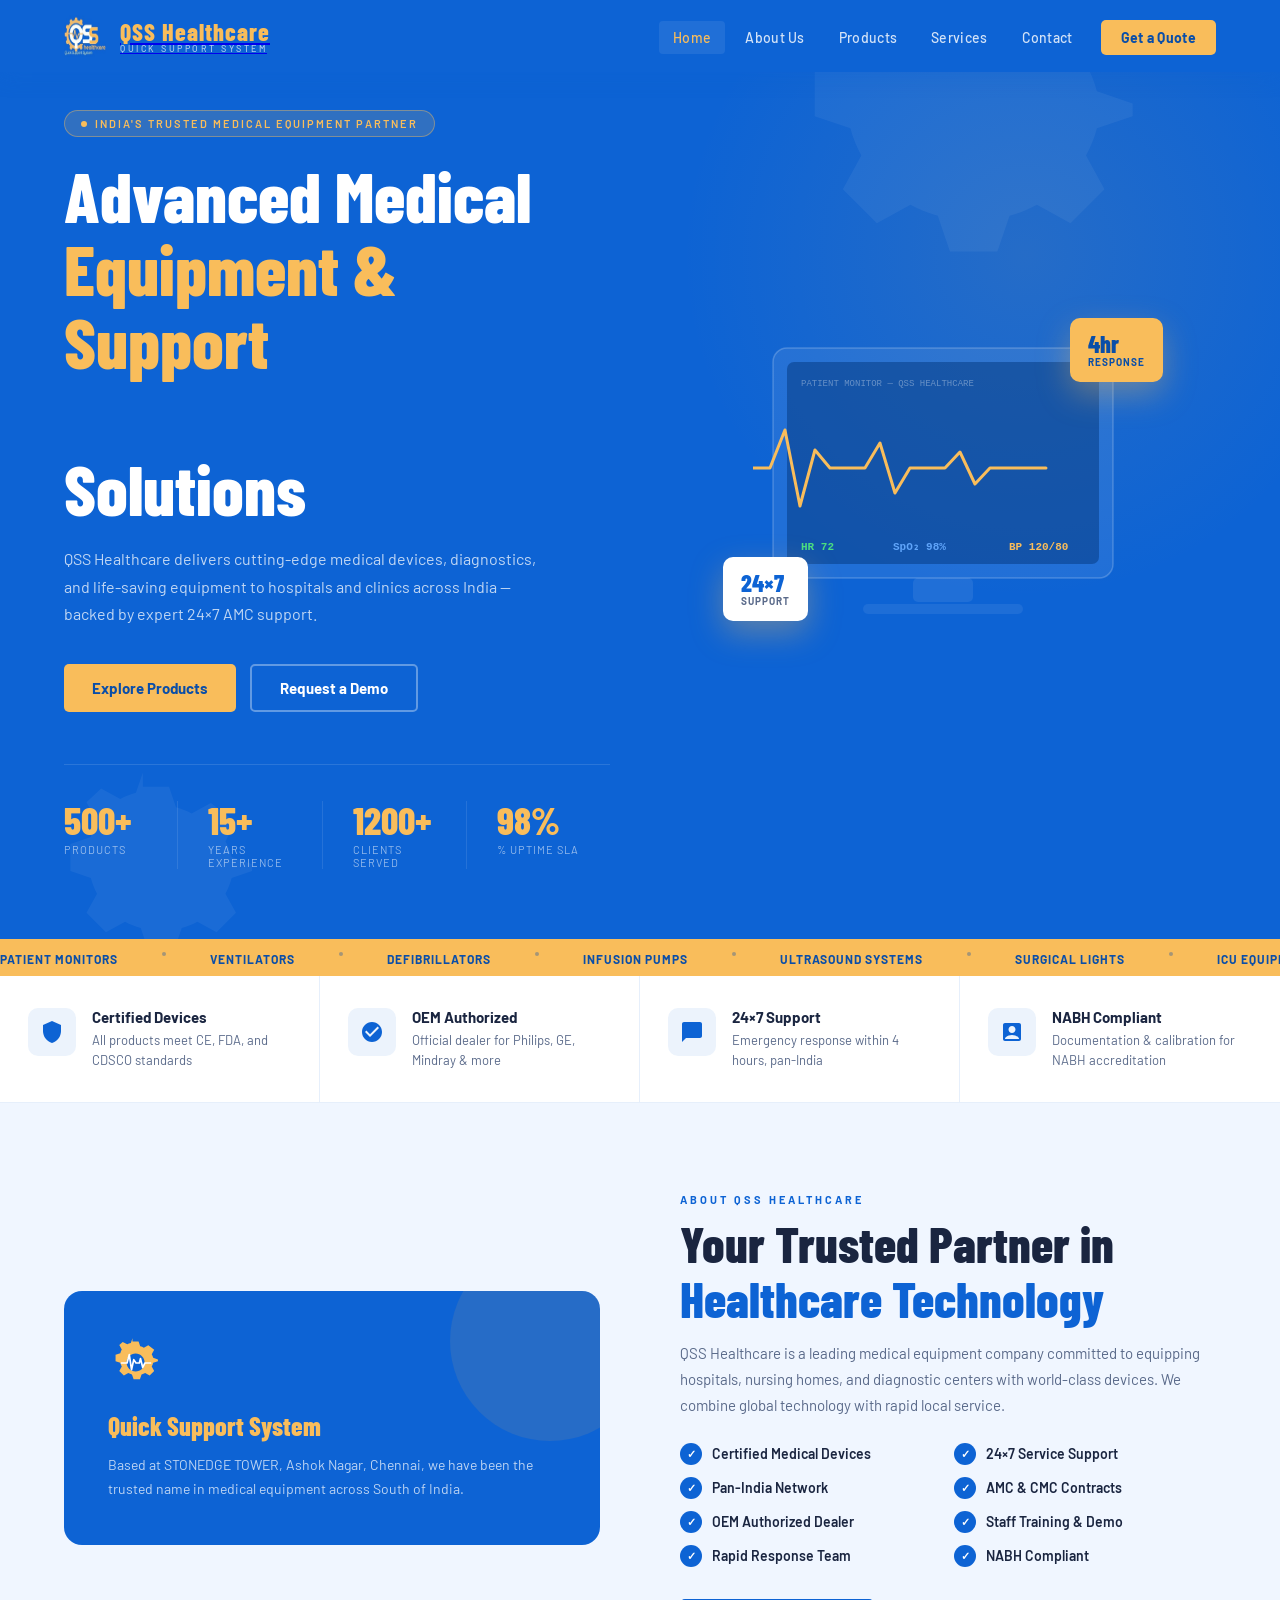
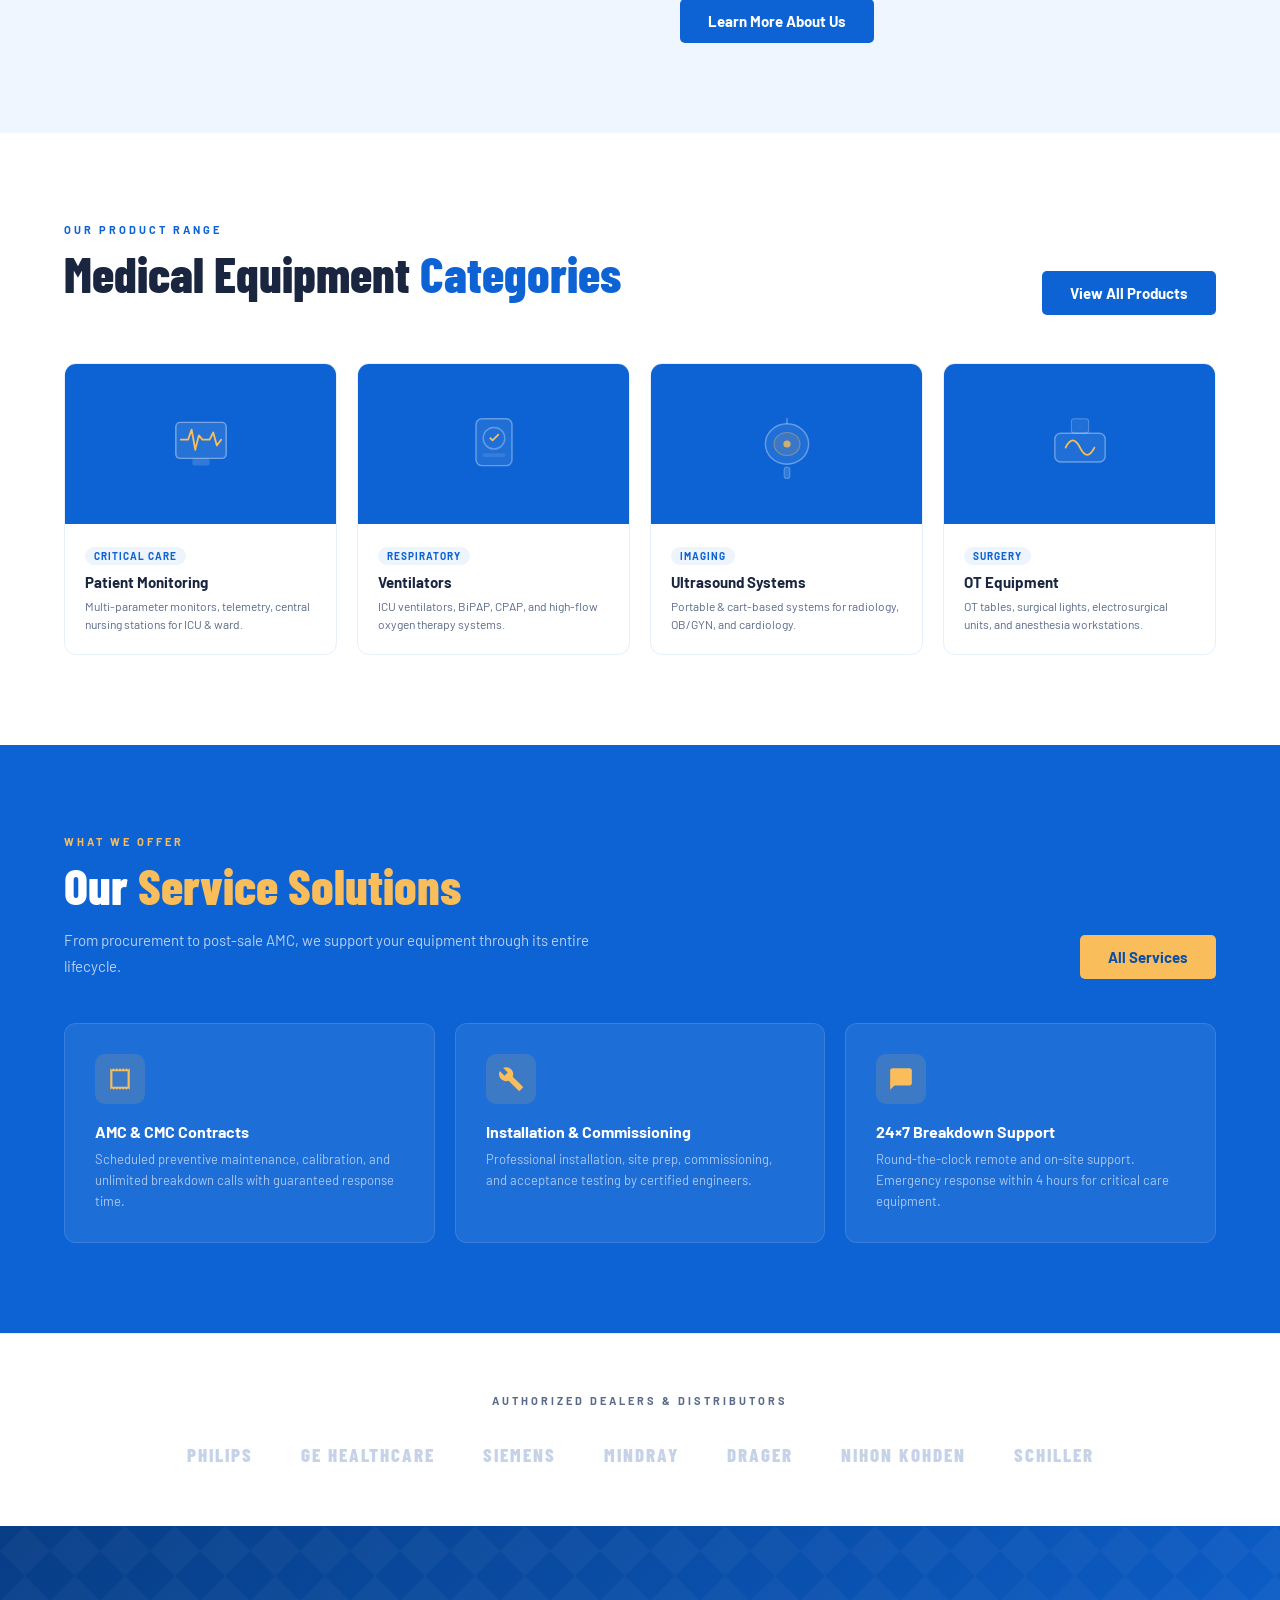
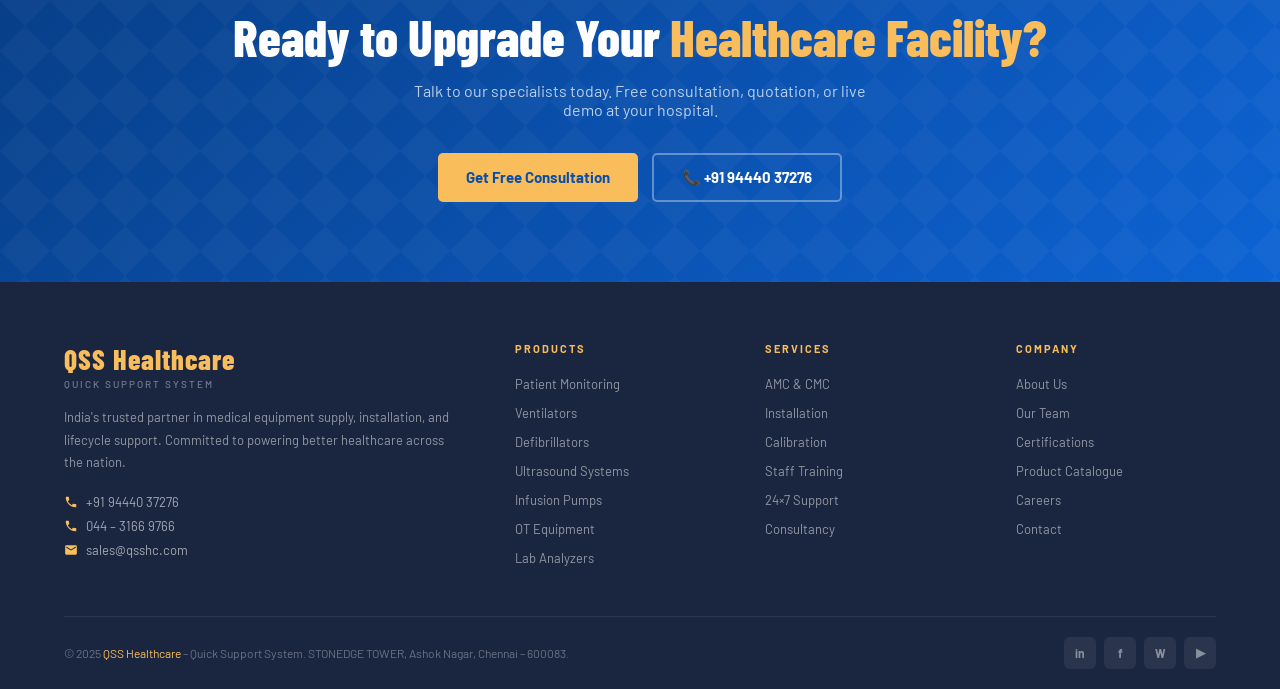
==== index.html @ 567f22ad "Initial website setup" ====
<!DOCTYPE html>
<html lang="en">
<head>
<meta charset="UTF-8">
<meta name="viewport" content="width=device-width, initial-scale=1.0">
<title>QSS Healthcare – Quick Support System | Medical Equipment Chennai</title>
<link href="https://fonts.googleapis.com/css2?family=Barlow:wght@300;400;500;600;700;800&family=Barlow+Condensed:wght@600;700;800&display=swap" rel="stylesheet">
<link rel="stylesheet" href="shared.css">
<style>
/* ===== HERO ===== */
.hero {
  min-height: 100vh; background: var(--blue);
  display: flex; align-items: center;
  position: relative; overflow: hidden;
  padding: 110px 5% 70px;
}
.hero::before {
  content: ''; position: absolute; top: -120px; right: -120px;
  width: 750px; height: 750px; border-radius: 50%;
  background: radial-gradient(circle, rgba(249,189,91,0.1) 0%, transparent 65%);
}
.gear-spin { position: absolute; fill: white; opacity: 0.05; animation: spin 30s linear infinite; }
.gear-spin.g1 { width: 420px; height: 420px; top: -80px; right: 8%; }
.gear-spin.g2 { width: 240px; height: 240px; bottom: -60px; left: 3%; animation-direction: reverse; animation-duration: 22s; }
@keyframes spin { to { transform: rotate(360deg); } }

.hero-grid { display: grid; grid-template-columns: 1fr 1fr; gap: 60px; align-items: center; width: 100%; position: relative; z-index: 2; }

.hero-badge {
  display: inline-flex; align-items: center; gap: 8px;
  background: rgba(249,189,91,0.15); border: 1px solid rgba(249,189,91,0.4);
  color: var(--gold); font-size: 11px; font-weight: 600; letter-spacing: 2px;
  text-transform: uppercase; padding: 6px 16px; border-radius: 20px; margin-bottom: 22px;
}
.hero-badge::before {
  content: ''; width: 6px; height: 6px; background: var(--gold); border-radius: 50%;
  animation: blink 2s ease infinite;
}
@keyframes blink { 0%,100%{opacity:1}50%{opacity:0.4} }

.hero h1 {
  font-family: 'Barlow Condensed', sans-serif;
  font-size: clamp(44px, 5.5vw, 74px); font-weight: 800;
  color: white; line-height: 1.04; margin-bottom: 20px;
}
.hero h1 em { color: var(--gold); font-style: normal; display: block; }
.hero p { font-size: 16px; color: rgba(255,255,255,0.74); line-height: 1.72; margin-bottom: 36px; max-width: 500px; }

.hero-btns { display: flex; gap: 14px; flex-wrap: wrap; margin-bottom: 52px; }

.stats-bar {
  display: flex; gap: 0; border-top: 1px solid rgba(255,255,255,0.12); padding-top: 36px;
  flex-wrap: wrap;
}
.stat-box {
  flex: 1; min-width: 100px; padding-right: 30px;
  border-right: 1px solid rgba(255,255,255,0.1);
  margin-right: 30px;
}
.stat-box:last-child { border-right: none; margin-right: 0; }
.stat-num { font-family: 'Barlow Condensed', sans-serif; font-size: 38px; font-weight: 800; color: var(--gold); line-height: 1; }
.stat-lbl { font-size: 11px; color: rgba(255,255,255,0.55); text-transform: uppercase; letter-spacing: 1px; margin-top: 4px; }

/* Hero monitor graphic */
.hero-visual { display: flex; justify-content: center; align-items: center; }
.monitor-wrap { position: relative; }
.monitor-screen { animation: fadeUp 0.8s 0.1s ease both; }
@keyframes fadeUp { from{opacity:0;transform:translateY(24px)}to{opacity:1;transform:translateY(0)} }
.float-badge {
  position: absolute; background: var(--gold); border-radius: 10px;
  padding: 14px 18px; box-shadow: 0 12px 32px rgba(249,189,91,0.35);
}
.float-badge.fb1 { top: -20px; right: -30px; }
.float-badge.fb2 { bottom: 20px; left: -30px; background: white; }
.fb-num { font-family: 'Barlow Condensed', sans-serif; font-size: 24px; font-weight: 800; color: var(--blue-dark); line-height: 1; }
.fb-lbl { font-size: 10px; font-weight: 700; color: var(--blue-dark); text-transform: uppercase; letter-spacing: 1px; }
.fb2 .fb-num { color: var(--blue); }
.fb2 .fb-lbl { color: var(--muted); }

/* ===== FEATURES STRIP ===== */
.features-strip {
  background: white; border-bottom: 1px solid var(--border);
  display: grid; grid-template-columns: repeat(4, 1fr);
}
.feat-item {
  padding: 32px 28px; display: flex; align-items: flex-start; gap: 16px;
  border-right: 1px solid var(--border); transition: background 0.2s;
}
.feat-item:last-child { border-right: none; }
.feat-item:hover { background: var(--light); }
.feat-icon {
  width: 48px; height: 48px; min-width: 48px; border-radius: 10px;
  background: rgba(13,99,212,0.08); display: flex; align-items: center; justify-content: center;
}
.feat-icon svg { width: 24px; height: 24px; fill: var(--blue); }
.feat-text h4 { font-size: 15px; font-weight: 700; color: var(--text); margin-bottom: 4px; }
.feat-text p { font-size: 13px; color: var(--muted); line-height: 1.55; }

/* ===== ABOUT SNIPPET ===== */
.about-snap { background: var(--light); }
.about-inner { display: grid; grid-template-columns: 1fr 1fr; gap: 80px; align-items: center; }
.about-visual-box { position: relative; }
.blue-card {
  background: var(--blue); border-radius: 18px; padding: 44px; color: white;
  position: relative; overflow: hidden;
}
.blue-card::before {
  content: ''; position: absolute; top: -50px; right: -50px;
  width: 200px; height: 200px; border-radius: 50%; background: rgba(249,189,91,0.1);
}
.blue-card h3 { font-family: 'Barlow Condensed', sans-serif; font-size: 26px; font-weight: 800; color: var(--gold); margin-bottom: 12px; margin-top: 16px; }
.blue-card p { font-size: 14px; color: rgba(255,255,255,0.72); line-height: 1.7; }
.float-years {
  position: absolute; bottom: -22px; right: -22px;
  background: var(--gold); border-radius: 14px; padding: 18px 22px;
  text-align: center; box-shadow: 0 12px 36px rgba(249,189,91,0.4);
}
.float-years .fy-num { font-family: 'Barlow Condensed', sans-serif; font-size: 40px; font-weight: 800; color: var(--blue-dark); line-height: 1; }
.float-years .fy-lbl { font-size: 11px; font-weight: 700; color: var(--blue-dark); text-transform: uppercase; letter-spacing: 1px; }
.check-list { list-style: none; display: grid; grid-template-columns: 1fr 1fr; gap: 12px; margin: 24px 0 32px; }
.check-list li { display: flex; align-items: center; gap: 10px; font-size: 14px; font-weight: 600; }
.check-list li::before {
  content: '✓'; width: 22px; height: 22px; min-width: 22px; background: var(--blue);
  color: white; border-radius: 50%; display: flex; align-items: center; justify-content: center; font-size: 11px;
}

/* ===== PRODUCTS PREVIEW ===== */
.products-preview { background: white; }
.prod-grid { display: grid; grid-template-columns: repeat(4, 1fr); gap: 20px; margin-top: 48px; }
.prod-card {
  border-radius: 12px; overflow: hidden; border: 1px solid var(--border);
  transition: all 0.3s; cursor: pointer; text-decoration: none; display: block;
}
.prod-card:hover { transform: translateY(-6px); box-shadow: 0 16px 48px rgba(13,99,212,0.14); border-color: var(--blue); }
.pc-img {
  height: 160px; background: var(--blue); display: flex;
  align-items: center; justify-content: center; transition: background 0.3s;
}
.prod-card:hover .pc-img { background: var(--blue-dark); }
.pc-img svg { width: 72px; height: 72px; }
.pc-body { padding: 20px; }
.pc-tag { display: inline-block; background: rgba(13,99,212,0.07); color: var(--blue); font-size: 10px; font-weight: 700; letter-spacing: 1px; text-transform: uppercase; padding: 3px 9px; border-radius: 20px; margin-bottom: 8px; }
.pc-body h3 { font-size: 15px; font-weight: 700; color: var(--text); margin-bottom: 6px; }
.pc-body p { font-size: 12px; color: var(--muted); line-height: 1.55; }
.prod-footer { text-align: center; margin-top: 40px; }

/* ===== SERVICES PREVIEW ===== */
.services-preview { background: var(--blue); }
.services-preview .section-label { color: var(--gold); }
.services-preview .section-title { color: white; }
.services-preview .section-title em { color: var(--gold); }
.services-preview .section-desc { color: rgba(255,255,255,0.7); }
.svc-grid { display: grid; grid-template-columns: repeat(3, 1fr); gap: 20px; margin-top: 44px; }
.svc-card {
  background: rgba(255,255,255,0.07); border: 1px solid rgba(255,255,255,0.12);
  border-radius: 12px; padding: 30px; transition: all 0.3s; position: relative; overflow: hidden;
}
.svc-card::before { content: ''; position: absolute; top: 0; left: 0; width: 3px; height: 0; background: var(--gold); transition: height 0.35s; }
.svc-card:hover { background: rgba(255,255,255,0.11); transform: translateY(-4px); }
.svc-card:hover::before { height: 100%; }
.svc-icon-wrap { width: 50px; height: 50px; background: rgba(249,189,91,0.14); border-radius: 10px; display: flex; align-items: center; justify-content: center; margin-bottom: 18px; }
.svc-icon-wrap svg { width: 26px; height: 26px; fill: var(--gold); }
.svc-card h3 { font-size: 16px; font-weight: 700; color: white; margin-bottom: 8px; }
.svc-card p { font-size: 13px; color: rgba(255,255,255,0.62); line-height: 1.6; }

/* ===== CTA BANNER ===== */
.cta-banner {
  background: linear-gradient(135deg, var(--blue-deeper), var(--blue));
  padding: 80px 5%; text-align: center; position: relative; overflow: hidden;
}
.cta-banner::before {
  content: ''; position: absolute; inset: 0;
  background: url("data:image/svg+xml,%3Csvg width='50' height='50' viewBox='0 0 50 50' xmlns='http://www.w3.org/2000/svg'%3E%3Cg fill='%23ffffff' fill-opacity='0.03'%3E%3Cpath d='M25 0L50 25L25 50L0 25z'/%3E%3C/g%3E%3C/svg%3E") repeat;
}
.cta-banner h2 { font-family: 'Barlow Condensed', sans-serif; font-size: clamp(30px, 4vw, 52px); font-weight: 800; color: white; margin-bottom: 14px; position: relative; }
.cta-banner h2 em { color: var(--gold); font-style: normal; }
.cta-banner p { font-size: 16px; color: rgba(255,255,255,0.72); max-width: 480px; margin: 0 auto 34px; position: relative; }
.cta-banner .btns { display: flex; gap: 14px; justify-content: center; flex-wrap: wrap; position: relative; }

/* ===== BRANDS ===== */
.brands-section { background: white; padding: 60px 5%; text-align: center; border-top: 1px solid var(--border); }
.brands-label { font-size: 11px; font-weight: 700; color: var(--muted); text-transform: uppercase; letter-spacing: 3px; margin-bottom: 36px; }
.brands-row { display: flex; align-items: center; justify-content: center; gap: 48px; flex-wrap: wrap; }
.brand-name { font-family: 'Barlow Condensed', sans-serif; font-size: 19px; font-weight: 800; color: #c5d2e8; letter-spacing: 2px; transition: color 0.2s; }
.brand-name:hover { color: var(--blue); }

/* ===== RESPONSIVE ===== */
@media (max-width: 960px) {
  .hero-grid { grid-template-columns: 1fr; }
  .hero-visual { display: none; }
  .features-strip { grid-template-columns: 1fr 1fr; }
  .feat-item:nth-child(2) { border-right: none; }
  .about-inner { grid-template-columns: 1fr; }
  .prod-grid { grid-template-columns: 1fr 1fr; }
  .svc-grid { grid-template-columns: 1fr 1fr; }
}
@media (max-width: 600px) {
  .features-strip { grid-template-columns: 1fr; }
  .feat-item { border-right: none; border-bottom: 1px solid var(--border); }
  .prod-grid { grid-template-columns: 1fr; }
  .svc-grid { grid-template-columns: 1fr; }
  .stats-bar { gap: 24px; }
  .stat-box { border-right: none; padding-right: 0; margin-right: 0; }
}
</style>
</head>
<body>

<!-- HERO -->
<section class="hero">
  <svg class="gear-spin g1" viewBox="0 0 100 100"><path d="M43.7,5.6l-2.9,8.5c-2.3,0.6-4.5,1.5-6.5,2.6l-8-4.4L20.2,18l4.4,8c-1.1,2-2,4.2-2.6,6.5l-8.5,2.9v11.3l8.5,2.9c0.6,2.3,1.5,4.5,2.6,6.5l-4.4,8l8.1,8.1l8-4.4c2,1.1,4.2,2,6.5,2.6l2.9,8.5h11.3l2.9-8.5c2.3-0.6,4.5-1.5,6.5-2.6l8,4.4l8.1-8.1l-4.4-8c1.1-2,2-4.2,2.6-6.5l8.5-2.9V43.7l-8.5-2.9c-0.6-2.3-1.5-4.5-2.6-6.5l4.4-8L72,18.3l-8,4.4c-2-1.1-4.2-2-6.5-2.6l-2.9-8.5H43.7z"/></svg>
  <svg class="gear-spin g2" viewBox="0 0 100 100"><path d="M43.7,5.6l-2.9,8.5c-2.3,0.6-4.5,1.5-6.5,2.6l-8-4.4L20.2,18l4.4,8c-1.1,2-2,4.2-2.6,6.5l-8.5,2.9v11.3l8.5,2.9c0.6,2.3,1.5,4.5,2.6,6.5l-4.4,8l8.1,8.1l8-4.4c2,1.1,4.2,2,6.5,2.6l2.9,8.5h11.3l2.9-8.5c2.3-0.6,4.5-1.5,6.5-2.6l8,4.4l8.1-8.1l-4.4-8c1.1-2,2-4.2,2.6-6.5l8.5-2.9V43.7l-8.5-2.9c-0.6-2.3-1.5-4.5-2.6-6.5l4.4-8L72,18.3l-8,4.4c-2-1.1-4.2-2-6.5-2.6l-2.9-8.5H43.7z"/></svg>

  <div class="hero-grid">
    <div class="hero-content">
      <div class="hero-badge">India's Trusted Medical Equipment Partner</div>
      <h1>Advanced Medical<br><em>Equipment &amp; Support</em><br>Solutions</h1>
      <p>QSS Healthcare delivers cutting-edge medical devices, diagnostics, and life-saving equipment to hospitals and clinics across India — backed by expert 24×7 AMC support.</p>
      <div class="hero-btns">
        <a href="products.html" class="btn btn-gold">Explore Products</a>
        <a href="contact.html" class="btn btn-outline-white">Request a Demo</a>
      </div>
      <div class="stats-bar">
        <div class="stat-box"><div class="stat-num" data-count="500">0</div><div class="stat-lbl">Products</div></div>
        <div class="stat-box"><div class="stat-num" data-count="15">0</div><div class="stat-lbl">Years Experience</div></div>
        <div class="stat-box"><div class="stat-num" data-count="1200">0</div><div class="stat-lbl">Clients Served</div></div>
        <div class="stat-box"><div class="stat-num" data-count="98">0</div><div class="stat-lbl">% Uptime SLA</div></div>
      </div>
    </div>
    <div class="hero-visual">
      <div class="monitor-wrap">
        <svg class="monitor-screen" width="380" height="300" viewBox="0 0 380 300">
          <rect x="20" y="10" width="340" height="230" rx="14" fill="rgba(255,255,255,0.08)" stroke="rgba(255,255,255,0.2)" stroke-width="1.5"/>
          <rect x="34" y="24" width="312" height="202" rx="7" fill="rgba(7,61,133,0.55)"/>
          <text x="48" y="48" fill="rgba(255,255,255,0.35)" font-family="monospace" font-size="9">PATIENT MONITOR — QSS HEALTHCARE</text>
          <polyline points="34,130 70,130 85,92 100,168 115,112 130,130 165,130 180,105 195,155 210,130 245,130 260,114 275,146 290,130 346,130" stroke="#f9bd5b" stroke-width="3" fill="none" stroke-linecap="round" stroke-linejoin="round">
            <animateTransform attributeName="transform" type="translate" values="0,0;-90,0" dur="2.8s" repeatCount="indefinite"/>
          </polyline>
          <text x="48" y="212" fill="#4ade80" font-family="monospace" font-size="11" font-weight="bold">HR 72</text>
          <text x="140" y="212" fill="#60a5fa" font-family="monospace" font-size="11" font-weight="bold">SpO₂ 98%</text>
          <text x="256" y="212" fill="#f9bd5b" font-family="monospace" font-size="11" font-weight="bold">BP 120/80</text>
          <rect x="160" y="240" width="60" height="24" rx="5" fill="rgba(255,255,255,0.08)"/>
          <rect x="110" y="266" width="160" height="10" rx="5" fill="rgba(255,255,255,0.07)"/>
        </svg>
        <div class="float-badge fb1">
          <div class="fb-num">4hr</div>
          <div class="fb-lbl">Response</div>
        </div>
        <div class="float-badge fb2">
          <div class="fb-num">24×7</div>
          <div class="fb-lbl">Support</div>
        </div>
      </div>
    </div>
  </div>
</section>

<!-- FEATURES STRIP -->
<div class="features-strip">
  <div class="feat-item">
    <div class="feat-icon"><svg viewBox="0 0 24 24"><path d="M12 1L3 5v6c0 5.55 3.84 10.74 9 12 5.16-1.26 9-6.45 9-12V5l-9-4z"/></svg></div>
    <div class="feat-text"><h4>Certified Devices</h4><p>All products meet CE, FDA, and CDSCO standards</p></div>
  </div>
  <div class="feat-item">
    <div class="feat-icon"><svg viewBox="0 0 24 24"><path d="M12 2C6.48 2 2 6.48 2 12s4.48 10 10 10 10-4.48 10-10S17.52 2 12 2zm-2 15l-5-5 1.41-1.41L10 14.17l7.59-7.59L19 8l-9 9z"/></svg></div>
    <div class="feat-text"><h4>OEM Authorized</h4><p>Official dealer for Philips, GE, Mindray & more</p></div>
  </div>
  <div class="feat-item">
    <div class="feat-icon"><svg viewBox="0 0 24 24"><path d="M20 2H4c-1.1 0-2 .9-2 2v18l4-4h14c1.1 0 2-.9 2-2V4c0-1.1-.9-2-2-2z"/></svg></div>
    <div class="feat-text"><h4>24×7 Support</h4><p>Emergency response within 4 hours, pan-India</p></div>
  </div>
  <div class="feat-item">
    <div class="feat-icon"><svg viewBox="0 0 24 24"><path d="M19 3H5c-1.1 0-2 .9-2 2v14c0 1.1.9 2 2 2h14c1.1 0 2-.9 2-2V5c0-1.1-.9-2-2-2zm-7 3c1.93 0 3.5 1.57 3.5 3.5S13.93 13 12 13s-3.5-1.57-3.5-3.5S10.07 6 12 6zm7 13H5v-.23c0-.62.28-1.2.76-1.58C7.47 15.82 9.64 15 12 15s4.53.82 6.24 2.19c.48.38.76.97.76 1.58V19z"/></svg></div>
    <div class="feat-text"><h4>NABH Compliant</h4><p>Documentation & calibration for NABH accreditation</p></div>
  </div>
</div>

<!-- ABOUT SNIPPET -->
<section class="about-snap section-wrap">
  <div class="about-inner">
    <div class="about-visual-box">
      <div class="blue-card">
        <svg width="56" height="56" viewBox="0 0 100 100"><path fill="#f9bd5b" d="M43.7,5.6l-2.9,8.5c-2.3,0.6-4.5,1.5-6.5,2.6l-8-4.4L20.2,18l4.4,8c-1.1,2-2,4.2-2.6,6.5l-8.5,2.9v11.3l8.5,2.9c0.6,2.3,1.5,4.5,2.6,6.5l-4.4,8l8.1,8.1l8-4.4c2,1.1,4.2,2,6.5,2.6l2.9,8.5h11.3l2.9-8.5c2.3-0.6,4.5-1.5,6.5-2.6l8,4.4l8.1-8.1l-4.4-8c1.1-2,2-4.2,2.6-6.5l8.5-2.9V43.7l-8.5-2.9c-0.6-2.3-1.5-4.5-2.6-6.5l4.4-8L72,18.3l-8,4.4c-2-1.1-4.2-2-6.5-2.6l-2.9-8.5H43.7z M49.3,33.2c8.9,0,16.1,7.2,16.1,16.1s-7.2,16.1-16.1,16.1s-16.1-7.2-16.1-16.1S40.4,33.2,49.3,33.2z"/><polyline points="24,50 34,50 38,35 42,62 46,44 50,50 56,50 58,42 62,58 66,50 76,50" stroke="white" stroke-width="3" fill="none" stroke-linecap="round" stroke-linejoin="round"/></svg>
        <h3>Quick Support System</h3>
        <p>Based at STONEDGE TOWER, Ashok Nagar, Chennai, we have been the trusted name in medical equipment across South of India.</p>
      </div>
    </div>
    <div>
      <div class="section-label">About QSS Healthcare</div>
      <h2 class="section-title">Your Trusted Partner in<br><em>Healthcare Technology</em></h2>
      <p class="section-desc">QSS Healthcare is a leading medical equipment company committed to equipping hospitals, nursing homes, and diagnostic centers with world-class devices. We combine global technology with rapid local service.</p>
      <ul class="check-list">
        <li>Certified Medical Devices</li>
        <li>24×7 Service Support</li>
        <li>Pan-India Network</li>
        <li>AMC & CMC Contracts</li>
        <li>OEM Authorized Dealer</li>
        <li>Staff Training & Demo</li>
        <li>Rapid Response Team</li>
        <li>NABH Compliant</li>
      </ul>
      <a href="about.html" class="btn btn-blue">Learn More About Us</a>
    </div>
  </div>
</section>

<!-- PRODUCTS PREVIEW -->
<section class="products-preview section-wrap">
  <div style="display:flex;justify-content:space-between;align-items:flex-end;flex-wrap:wrap;gap:20px;margin-bottom:0">
    <div>
      <div class="section-label">Our Product Range</div>
      <h2 class="section-title">Medical Equipment <em>Categories</em></h2>
    </div>
    <a href="products.html" class="btn btn-blue">View All Products</a>
  </div>
  <div class="prod-grid">
    <a href="products.html" class="prod-card">
      <div class="pc-img"><svg viewBox="0 0 100 100" fill="none"><rect x="15" y="20" width="70" height="50" rx="6" fill="rgba(255,255,255,0.1)" stroke="rgba(255,255,255,0.4)" stroke-width="2"/><polyline points="22,44 32,44 37,30 42,58 47,38 52,44 62,44 67,34 72,52 78,44" stroke="#f9bd5b" stroke-width="2.5" fill="none" stroke-linecap="round" stroke-linejoin="round"/><rect x="38" y="70" width="24" height="10" rx="3" fill="rgba(255,255,255,0.15)"/></svg></div>
      <div class="pc-body"><span class="pc-tag">Critical Care</span><h3>Patient Monitoring</h3><p>Multi-parameter monitors, telemetry, central nursing stations for ICU & ward.</p></div>
    </a>
    <a href="products.html" class="prod-card">
      <div class="pc-img"><svg viewBox="0 0 100 100" fill="none"><rect x="25" y="15" width="50" height="65" rx="8" fill="rgba(255,255,255,0.08)" stroke="rgba(255,255,255,0.35)" stroke-width="2"/><circle cx="50" cy="42" r="15" stroke="rgba(255,255,255,0.3)" stroke-width="2"/><path d="M45,42 L48,45 L56,37" stroke="#f9bd5b" stroke-width="2.5" stroke-linecap="round" stroke-linejoin="round"/><rect x="34" y="63" width="32" height="5" rx="2.5" fill="rgba(255,255,255,0.1)"/></svg></div>
      <div class="pc-body"><span class="pc-tag">Respiratory</span><h3>Ventilators</h3><p>ICU ventilators, BiPAP, CPAP, and high-flow oxygen therapy systems.</p></div>
    </a>
    <a href="products.html" class="prod-card">
      <div class="pc-img"><svg viewBox="0 0 100 100" fill="none"><ellipse cx="50" cy="50" rx="30" ry="28" fill="rgba(255,255,255,0.08)" stroke="rgba(255,255,255,0.35)" stroke-width="2"/><ellipse cx="50" cy="50" rx="18" ry="16" fill="rgba(249,189,91,0.12)" stroke="rgba(249,189,91,0.4)" stroke-width="1.5"/><circle cx="50" cy="50" r="5" fill="#f9bd5b" opacity="0.8"/><line x1="50" y1="22" x2="50" y2="14" stroke="rgba(255,255,255,0.3)" stroke-width="2"/><rect x="46" y="82" width="8" height="16" rx="4" fill="rgba(255,255,255,0.15)" stroke="rgba(255,255,255,0.25)" stroke-width="1.5"/></svg></div>
      <div class="pc-body"><span class="pc-tag">Imaging</span><h3>Ultrasound Systems</h3><p>Portable & cart-based systems for radiology, OB/GYN, and cardiology.</p></div>
    </a>
    <a href="products.html" class="prod-card">
      <div class="pc-img"><svg viewBox="0 0 100 100" fill="none"><rect x="15" y="35" width="70" height="40" rx="8" fill="rgba(255,255,255,0.08)" stroke="rgba(255,255,255,0.35)" stroke-width="2"/><path d="M30,55 Q40,35 50,55 Q60,75 70,55" stroke="#f9bd5b" stroke-width="2.5" fill="none" stroke-linecap="round"/><rect x="38" y="15" width="24" height="20" rx="4" fill="rgba(255,255,255,0.08)" stroke="rgba(255,255,255,0.25)" stroke-width="1.5"/></svg></div>
      <div class="pc-body"><span class="pc-tag">Surgery</span><h3>OT Equipment</h3><p>OT tables, surgical lights, electrosurgical units, and anesthesia workstations.</p></div>
    </a>
  </div>
</section>

<!-- SERVICES PREVIEW -->
<section class="services-preview section-wrap">
  <div style="display:flex;justify-content:space-between;align-items:flex-end;flex-wrap:wrap;gap:20px">
    <div>
      <div class="section-label">What We Offer</div>
      <h2 class="section-title">Our <em>Service Solutions</em></h2>
      <p class="section-desc">From procurement to post-sale AMC, we support your equipment through its entire lifecycle.</p>
    </div>
    <a href="services.html" class="btn btn-gold">All Services</a>
  </div>
  <div class="svc-grid">
    <div class="svc-card">
      <div class="svc-icon-wrap"><svg viewBox="0 0 24 24"><path d="M19.5 3.5L18 2l-1.5 1.5L15 2l-1.5 1.5L12 2l-1.5 1.5L9 2 7.5 3.5 6 2 4.5 3.5 3 2v20l1.5-1.5L6 22l1.5-1.5L9 22l1.5-1.5L12 22l1.5-1.5L15 22l1.5-1.5L18 22l1.5-1.5L21 22V2l-1.5 1.5zM19 19.09H5V4.91h14v14.18z"/></svg></div>
      <h3>AMC & CMC Contracts</h3>
      <p>Scheduled preventive maintenance, calibration, and unlimited breakdown calls with guaranteed response time.</p>
    </div>
    <div class="svc-card">
      <div class="svc-icon-wrap"><svg viewBox="0 0 24 24"><path d="M22.7 19l-9.1-9.1c.9-2.3.4-5-1.5-6.9-2-2-5-2.4-7.4-1.3L9 6 6 9 1.6 4.7C.4 7.1.9 10.1 2.9 12.1c1.9 1.9 4.6 2.4 6.9 1.5l9.1 9.1c.4.4 1 .4 1.4 0l2.3-2.3c.5-.4.5-1.1.1-1.4z"/></svg></div>
      <h3>Installation & Commissioning</h3>
      <p>Professional installation, site prep, commissioning, and acceptance testing by certified engineers.</p>
    </div>
    <div class="svc-card">
      <div class="svc-icon-wrap"><svg viewBox="0 0 24 24"><path d="M20 2H4c-1.1 0-2 .9-2 2v18l4-4h14c1.1 0 2-.9 2-2V4c0-1.1-.9-2-2-2z"/></svg></div>
      <h3>24×7 Breakdown Support</h3>
      <p>Round-the-clock remote and on-site support. Emergency response within 4 hours for critical care equipment.</p>
    </div>
  </div>
</section>

<!-- BRANDS -->
<div class="brands-section">
  <p class="brands-label">Authorized Dealers & Distributors</p>
  <div class="brands-row">
    <div class="brand-name">PHILIPS</div>
    <div class="brand-name">GE HEALTHCARE</div>
    <div class="brand-name">SIEMENS</div>
    <div class="brand-name">MINDRAY</div>
    <div class="brand-name">DRAGER</div>
    <div class="brand-name">NIHON KOHDEN</div>
    <div class="brand-name">SCHILLER</div>
  </div>
</div>

<!-- CTA BANNER -->
<section class="cta-banner">
  <h2>Ready to Upgrade Your <em>Healthcare Facility?</em></h2>
  <p>Talk to our specialists today. Free consultation, quotation, or live demo at your hospital.</p>
  <div class="btns">
    <a href="contact.html" class="btn btn-gold">Get Free Consultation</a>
    <a href="tel:+919444037276" class="btn btn-outline-white">📞 +91 94440 37276</a>
  </div>
</section>

<script src="shared.js"></script>
<script>
  // Animate counters
  const counters = document.querySelectorAll('.stat-num[data-count]');
  const co = new IntersectionObserver(entries => {
    entries.forEach(e => {
      if (!e.isIntersecting) return;
      const el = e.target;
      const target = +el.dataset.count;
      const suffix = target === 98 ? '%' : target >= 500 ? '+' : target >= 15 ? '+' : '+';
      let count = 0;
      const step = Math.ceil(target / 55);
      const t = setInterval(() => {
        count = Math.min(count + step, target);
        el.textContent = count + suffix;
        if (count >= target) clearInterval(t);
      }, 22);
      co.unobserve(el);
    });
  }, { threshold: 0.6 });
  counters.forEach(c => co.observe(c));
</script>
</body>
</html>
---- shared.css ----
/* =====================
   QSS HEALTHCARE — SHARED STYLES
   ===================== */
:root {
  --blue: #0d63d4;
  --blue-dark: #0a4ea8;
  --blue-deeper: #073d85;
  --gold: #f9bd5b;
  --gold-dark: #e5a535;
  --white: #ffffff;
  --light: #f0f6ff;
  --text: #1a2540;
  --muted: #5a6a8a;
  --border: rgba(13,99,212,0.1);
}

* { margin: 0; padding: 0; box-sizing: border-box; }
html { scroll-behavior: smooth; }
body {
  font-family: 'Barlow', sans-serif;
  color: var(--text);
  overflow-x: hidden;
  background: var(--white);
}

/* ---- NAV ---- */
nav {
  position: fixed; top: 0; left: 0; right: 0; z-index: 1000;
  background: var(--blue);
  display: flex; align-items: center; justify-content: space-between;
  padding: 0 5%; height: 72px;
  box-shadow: 0 2px 20px rgba(13,99,212,0.35);
  transition: height 0.3s;
}
nav.scrolled { height: 62px; }

.nav-logo {
  display: flex;
  align-items: center;
  gap: 14px;
  min-width: 220px;   /* gives breathing space */
}

.nav-logo img {
  height: 50px;   /* adjust as needed */
  width: auto;
  flex-shrink: 0;
}

.logo-text { display: flex; flex-direction: column; line-height: 1; }
.logo-text .qss-name {
  font-family: 'Barlow Condensed', sans-serif;
  font-size: 24px; font-weight: 800; color: var(--gold); letter-spacing: 1px;
}
.logo-text .qss-tag {
  font-size: 9px; font-weight: 500; color: rgba(255,255,255,0.65);
  letter-spacing: 2.5px; text-transform: uppercase;
}

.nav-menu { display: flex; align-items: center; gap: 6px; list-style: none; }
.nav-menu a {
  color: rgba(255,255,255,0.82); text-decoration: none;
  font-size: 14px; font-weight: 500; letter-spacing: 0.3px;
  padding: 8px 14px; border-radius: 4px;
  transition: all 0.2s;
}
.nav-menu a:hover, .nav-menu a.active {
  color: var(--gold); background: rgba(255,255,255,0.08);
}
.nav-menu .nav-cta {
  background: var(--gold); color: var(--blue-dark) !important;
  font-weight: 700 !important; padding: 9px 20px !important;
  border-radius: 5px; margin-left: 8px;
}
.nav-menu .nav-cta:hover { background: var(--gold-dark) !important; }

/* Hamburger */
.hamburger {
  display: none; flex-direction: column; gap: 5px; cursor: pointer;
  padding: 8px; background: none; border: none;
}
.hamburger span { display: block; width: 24px; height: 2px; background: white; border-radius: 2px; transition: all 0.3s; }
.hamburger.open span:nth-child(1) { transform: translateY(7px) rotate(45deg); }
.hamburger.open span:nth-child(2) { opacity: 0; }
.hamburger.open span:nth-child(3) { transform: translateY(-7px) rotate(-45deg); }

.mobile-menu {
  display: none; position: fixed; top: 72px; left: 0; right: 0;
  background: var(--blue-dark); z-index: 999;
  padding: 20px 5% 30px; flex-direction: column; gap: 4px;
  box-shadow: 0 10px 30px rgba(0,0,0,0.3);
}
.mobile-menu.open { display: flex; }
.mobile-menu a {
  color: rgba(255,255,255,0.85); text-decoration: none;
  font-size: 15px; font-weight: 500; padding: 12px 16px; border-radius: 6px;
  transition: all 0.2s;
}
.mobile-menu a:hover, .mobile-menu a.active { color: var(--gold); background: rgba(255,255,255,0.07); }
.mobile-menu .mob-cta { background: var(--gold) !important; color: var(--blue-dark) !important; font-weight: 700 !important; margin-top: 8px; }

/* ---- PAGE HEADER BANNER ---- */
.page-header {
  background: var(--blue);
  padding: 130px 5% 70px;
  position: relative; overflow: hidden;
}
.page-header::before {
  content: ''; position: absolute; top: -80px; right: -80px;
  width: 500px; height: 500px; border-radius: 50%;
  background: radial-gradient(circle, rgba(249,189,91,0.1) 0%, transparent 70%);
}
.page-header .gear-deco {
  position: absolute; opacity: 0.05; animation: spin 25s linear infinite;
}
.page-header .gear-deco-1 { top: -60px; right: 8%; width: 320px; height: 320px; }
.page-header .gear-deco-2 { bottom: -80px; left: 2%; width: 200px; height: 200px; animation-direction: reverse; }
@keyframes spin { to { transform: rotate(360deg); } }

.page-header .breadcrumb {
  display: flex; align-items: center; gap: 8px;
  font-size: 13px; color: rgba(255,255,255,0.55);
  margin-bottom: 16px;
}
.page-header .breadcrumb a { color: var(--gold); text-decoration: none; }
.page-header .breadcrumb span { color: rgba(255,255,255,0.3); }
.page-header h1 {
  font-family: 'Barlow Condensed', sans-serif;
  font-size: clamp(38px, 5vw, 62px); font-weight: 800;
  color: white; line-height: 1.05; position: relative;
}
.page-header h1 em { color: var(--gold); font-style: normal; }
.page-header p {
  font-size: 16px; color: rgba(255,255,255,0.72);
  line-height: 1.7; margin-top: 14px; max-width: 560px; position: relative;
}

/* ---- TICKER ---- */
.ticker {
  background: var(--gold); padding: 9px 0; overflow: hidden; white-space: nowrap;
}
.ticker-track { display: inline-flex; gap: 36px; animation: ticker 38s linear infinite; }
@keyframes ticker { to { transform: translateX(-50%); } }
.ticker-item { font-size: 12px; font-weight: 700; color: var(--blue-dark); text-transform: uppercase; letter-spacing: 1px; }
.ticker-dot { display: inline-block; width: 4px; height: 4px; background: var(--blue-dark); border-radius: 50%; vertical-align: middle; margin: 0 8px; opacity: 0.35; }

/* ---- SECTION COMMONS ---- */
.section-wrap { padding: 90px 5%; }
.section-label {
  font-size: 11px; font-weight: 700; color: var(--blue);
  text-transform: uppercase; letter-spacing: 3px; margin-bottom: 10px;
}
.section-title {
  font-family: 'Barlow Condensed', sans-serif;
  font-size: clamp(30px, 4vw, 50px); font-weight: 800;
  color: var(--text); line-height: 1.1; margin-bottom: 14px;
}
.section-title em { color: var(--blue); font-style: normal; }
.section-desc { font-size: 15px; color: var(--muted); line-height: 1.75; max-width: 560px; }

/* ---- BUTTONS ---- */
.btn { display: inline-flex; align-items: center; gap: 8px; text-decoration: none; font-family: 'Barlow', sans-serif; font-weight: 700; font-size: 15px; padding: 13px 28px; border-radius: 5px; transition: all 0.25s; cursor: pointer; border: none; }
.btn-blue { background: var(--blue); color: white; }
.btn-blue:hover { background: var(--blue-dark); transform: translateY(-2px); box-shadow: 0 8px 24px rgba(13,99,212,0.3); }
.btn-gold { background: var(--gold); color: var(--blue-dark); }
.btn-gold:hover { background: var(--gold-dark); transform: translateY(-2px); box-shadow: 0 8px 24px rgba(249,189,91,0.35); }
.btn-outline-white { border: 2px solid rgba(255,255,255,0.35); color: white; background: transparent; }
.btn-outline-white:hover { border-color: var(--gold); color: var(--gold); transform: translateY(-2px); }

/* ---- FOOTER ---- */
footer {
  background: var(--text); color: white; padding: 60px 5% 0;
}
.footer-grid {
  display: grid; grid-template-columns: 2fr 1fr 1fr 1fr; gap: 50px; padding-bottom: 50px;
}
.footer-brand .fb-name {
  font-family: 'Barlow Condensed', sans-serif;
  font-size: 28px; font-weight: 800; color: var(--gold); letter-spacing: 1px;
}
.footer-brand .fb-tag {
  font-size: 10px; font-weight: 500; color: rgba(255,255,255,0.4);
  text-transform: uppercase; letter-spacing: 2px; margin-bottom: 16px; display: block; margin-top: 2px;
}
.footer-brand p { font-size: 13px; color: rgba(255,255,255,0.52); line-height: 1.75; margin-bottom: 20px; }
.footer-contact-mini { display: flex; flex-direction: column; gap: 8px; }
.footer-contact-mini a {
  font-size: 13px; color: rgba(255,255,255,0.6); text-decoration: none;
  display: flex; align-items: center; gap: 8px; transition: color 0.2s;
}
.footer-contact-mini a:hover { color: var(--gold); }
.footer-contact-mini svg { width: 14px; height: 14px; fill: var(--gold); flex-shrink: 0; }
.footer-col h4 {
  font-size: 11px; font-weight: 700; color: var(--gold);
  text-transform: uppercase; letter-spacing: 2px; margin-bottom: 18px;
}
.footer-col ul { list-style: none; display: flex; flex-direction: column; gap: 10px; }
.footer-col a { font-size: 13px; color: rgba(255,255,255,0.52); text-decoration: none; transition: color 0.2s; }
.footer-col a:hover { color: var(--gold); }
.footer-bottom {
  border-top: 1px solid rgba(255,255,255,0.08);
  padding: 20px 0; display: flex; justify-content: space-between;
  align-items: center; flex-wrap: wrap; gap: 12px;
}
.footer-bottom p { font-size: 12px; color: rgba(255,255,255,0.35); }
.footer-bottom span { color: var(--gold); }
.social-row { display: flex; gap: 8px; }
.social-btn {
  width: 32px; height: 32px; background: rgba(255,255,255,0.07); border-radius: 6px;
  display: flex; align-items: center; justify-content: center;
  text-decoration: none; color: rgba(255,255,255,0.45); font-size: 12px; font-weight: 700;
  transition: all 0.2s;
}
.social-btn:hover { background: var(--gold); color: var(--blue-dark); }

/* ---- RESPONSIVE ---- */
@media (max-width: 960px) {
  .nav-menu { display: none; }
  .hamburger { display: flex; }
  .footer-grid { grid-template-columns: 1fr 1fr; gap: 30px; }
}
@media (max-width: 600px) {
  .footer-grid { grid-template-columns: 1fr; }
  .section-wrap { padding: 60px 5%; }
}

.whatsapp-float {

  position: fixed;

  bottom: 20px;

  right: 20px;

  background: #25D366;

  color: white;

  padding: 14px 18px;

  border-radius: 50px;

  text-decoration: none;

  font-weight: bold;

  z-index: 1000;
}
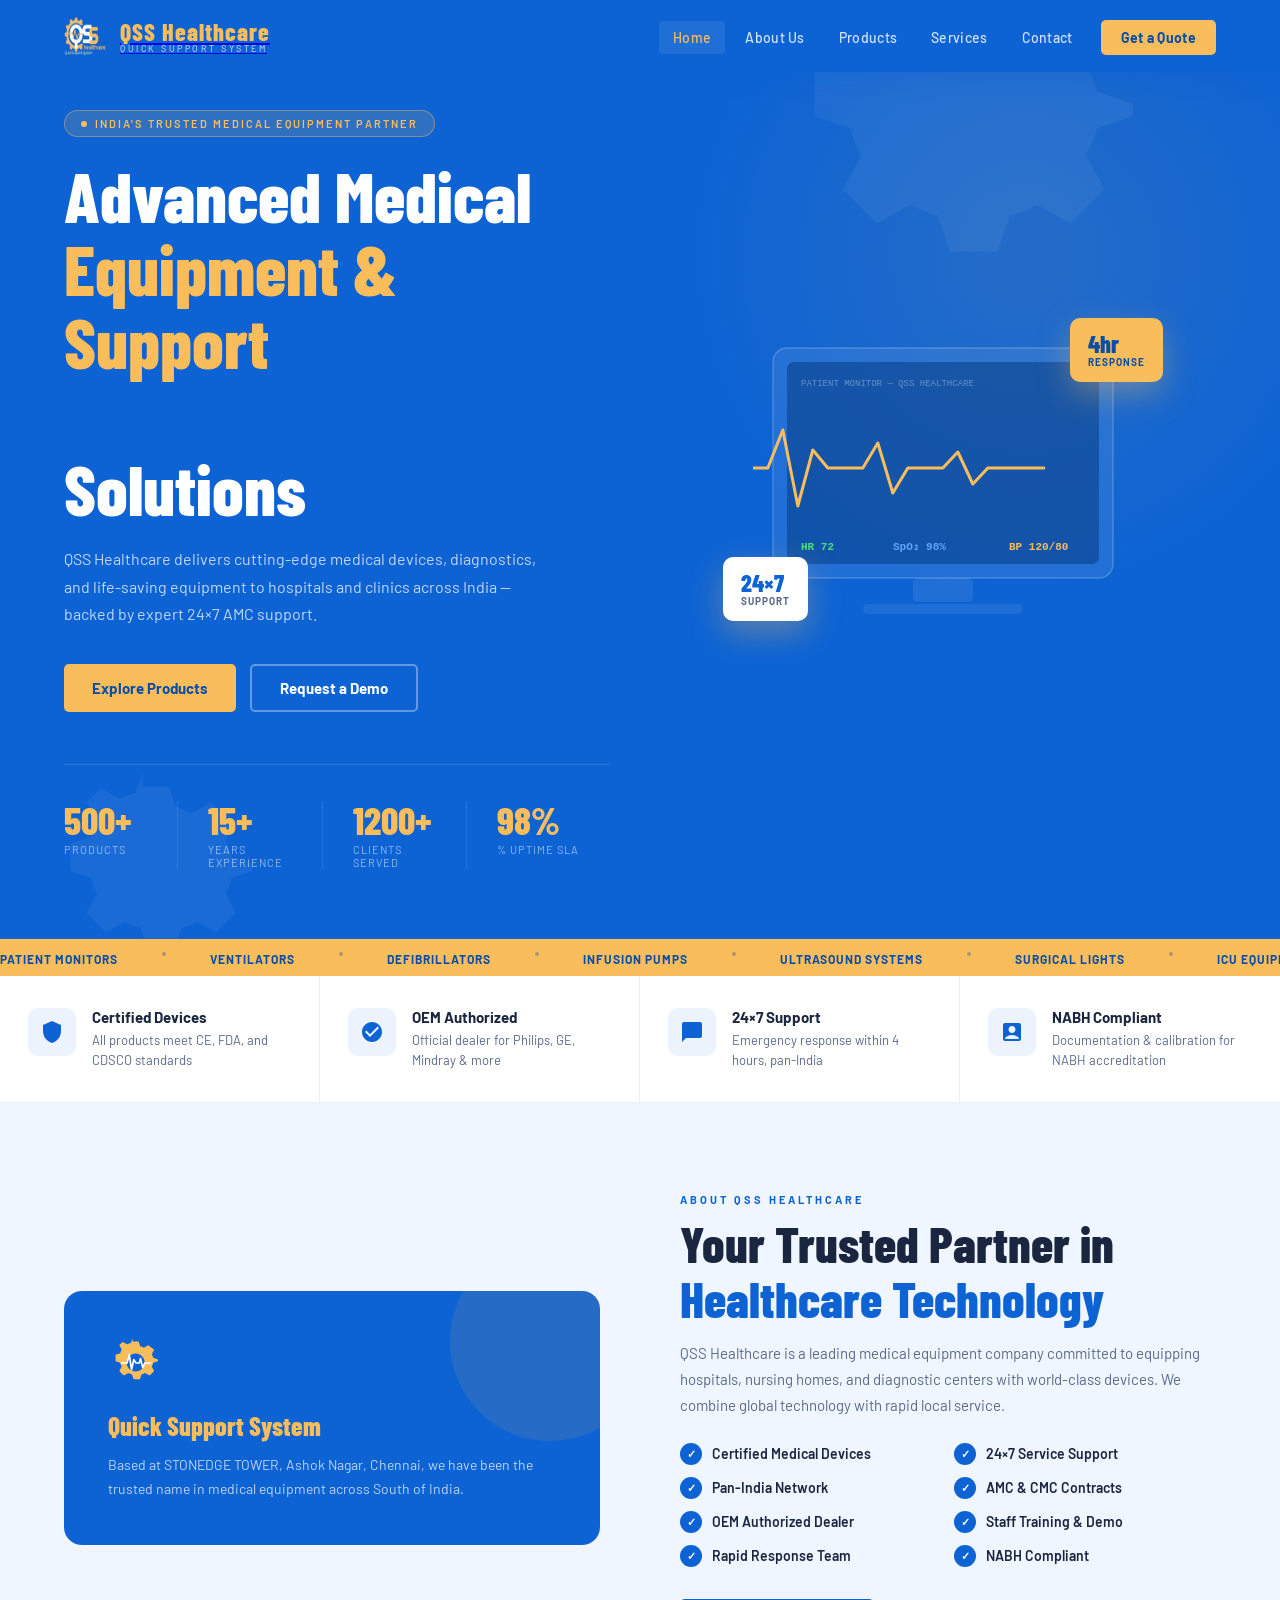
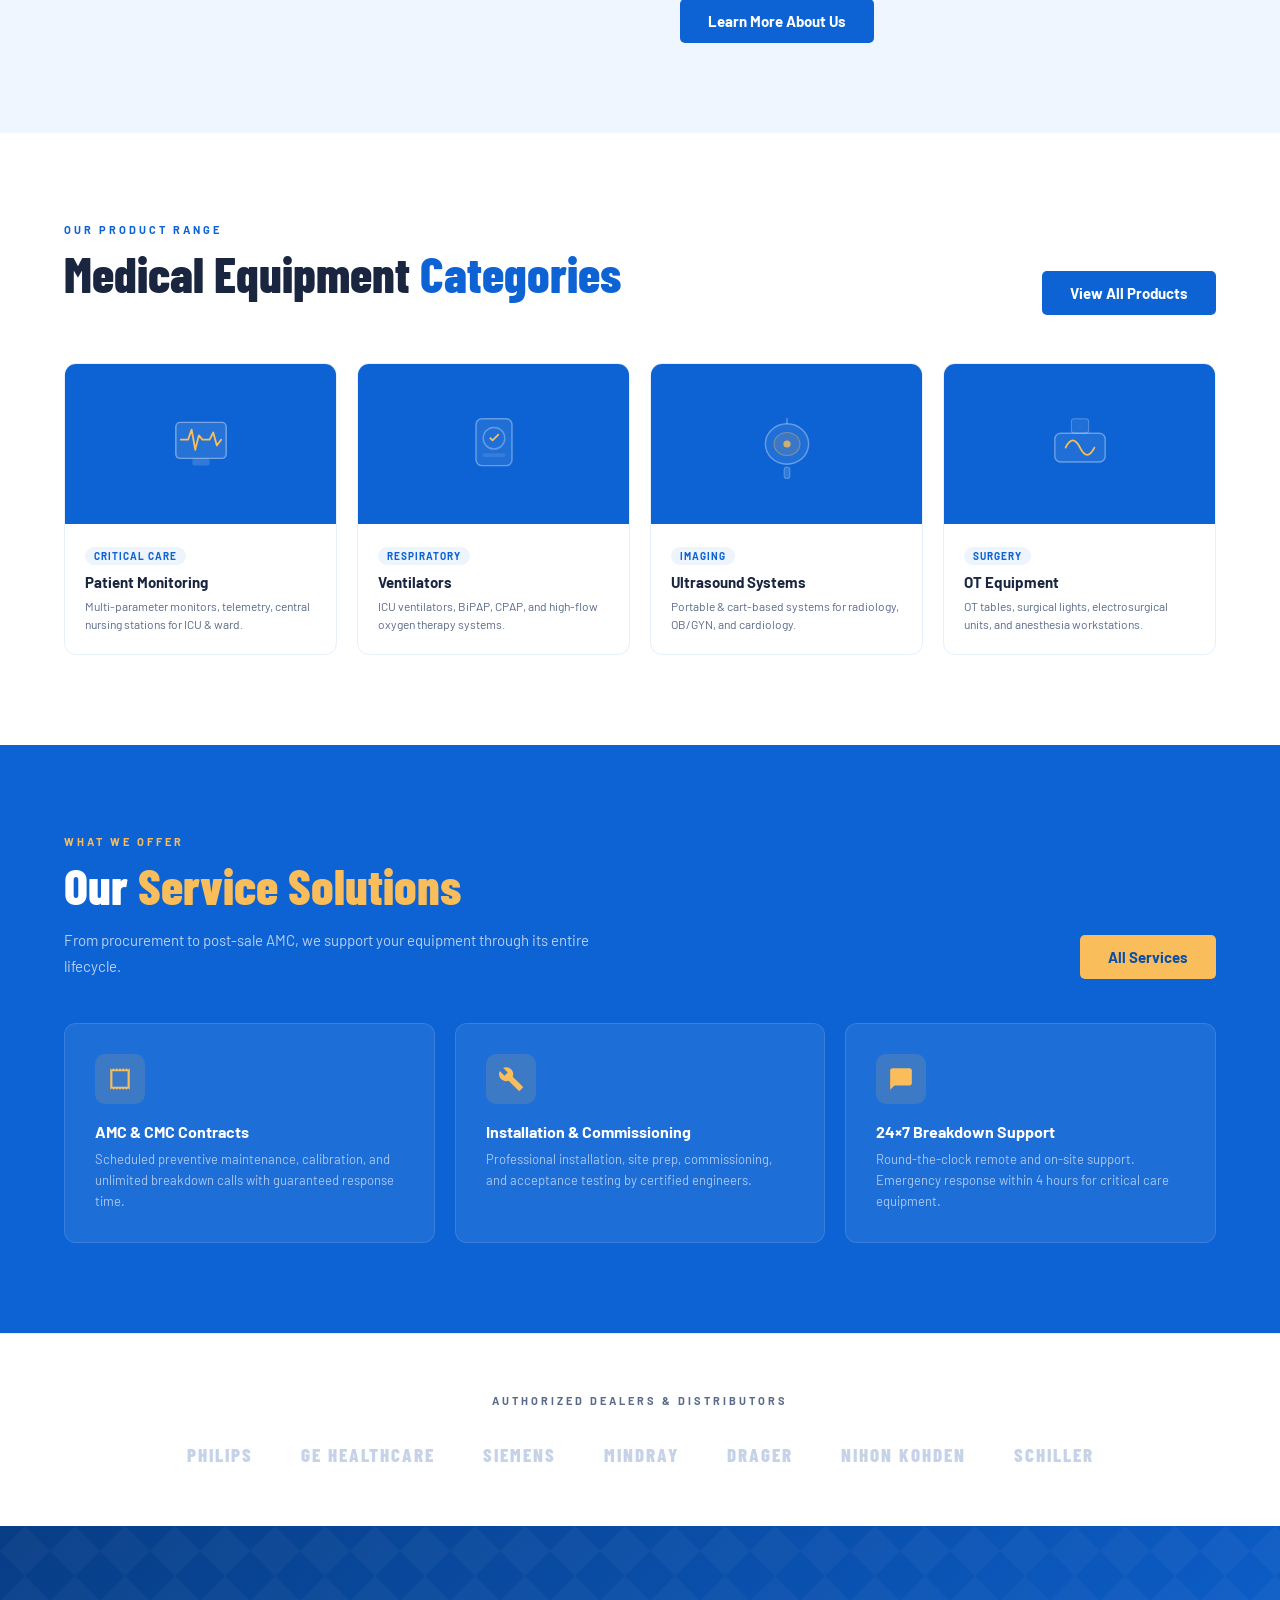
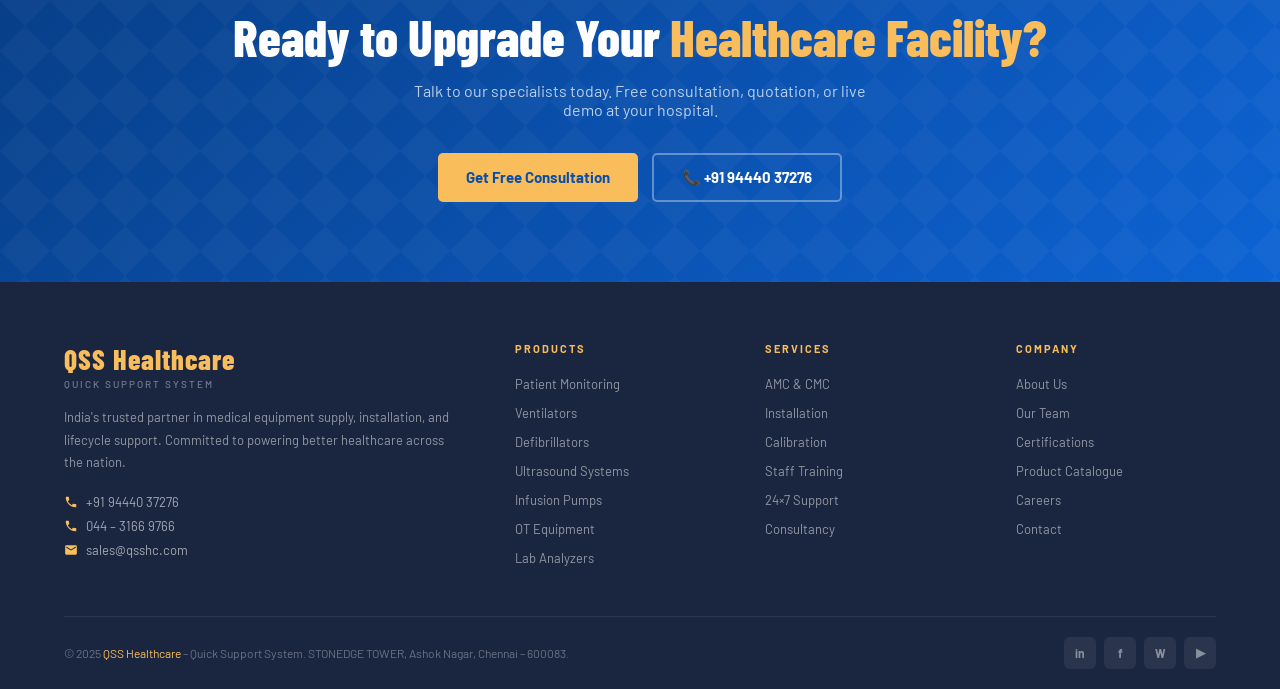
==== commit 970ae0ad: "updated website" ====
--- a/index.html
+++ b/index.html
@@ -5,7 +5,7 @@
 <meta name="viewport" content="width=device-width, initial-scale=1.0">
 <title>QSS Healthcare – Quick Support System | Medical Equipment Chennai</title>
 <link href="https://fonts.googleapis.com/css2?family=Barlow:wght@300;400;500;600;700;800&family=Barlow+Condensed:wght@600;700;800&display=swap" rel="stylesheet">
-<link rel="stylesheet" href="shared.css">
+<link rel="stylesheet" href="../shared.css">
 <style>
 /* ===== HERO ===== */
 .hero {
@@ -217,8 +217,8 @@
       <h1>Advanced Medical<br><em>Equipment &amp; Support</em><br>Solutions</h1>
       <p>QSS Healthcare delivers cutting-edge medical devices, diagnostics, and life-saving equipment to hospitals and clinics across India — backed by expert 24×7 AMC support.</p>
       <div class="hero-btns">
-        <a href="products.html" class="btn btn-gold">Explore Products</a>
-        <a href="contact.html" class="btn btn-outline-white">Request a Demo</a>
+        <a href="/products" class="btn btn-gold">Explore Products</a>
+        <a href="/contact" class="btn btn-outline-white">Request a Demo</a>
       </div>
       <div class="stats-bar">
         <div class="stat-box"><div class="stat-num" data-count="500">0</div><div class="stat-lbl">Products</div></div>
@@ -299,7 +299,7 @@
         <li>Rapid Response Team</li>
         <li>NABH Compliant</li>
       </ul>
-      <a href="about.html" class="btn btn-blue">Learn More About Us</a>
+      <a href="/about" class="btn btn-blue">Learn More About Us</a>
     </div>
   </div>
 </section>
@@ -311,22 +311,22 @@
       <div class="section-label">Our Product Range</div>
       <h2 class="section-title">Medical Equipment <em>Categories</em></h2>
     </div>
-    <a href="products.html" class="btn btn-blue">View All Products</a>
+    <a href="/products" class="btn btn-blue">View All Products</a>
   </div>
   <div class="prod-grid">
-    <a href="products.html" class="prod-card">
+    <a href="/products" class="prod-card">
       <div class="pc-img"><svg viewBox="0 0 100 100" fill="none"><rect x="15" y="20" width="70" height="50" rx="6" fill="rgba(255,255,255,0.1)" stroke="rgba(255,255,255,0.4)" stroke-width="2"/><polyline points="22,44 32,44 37,30 42,58 47,38 52,44 62,44 67,34 72,52 78,44" stroke="#f9bd5b" stroke-width="2.5" fill="none" stroke-linecap="round" stroke-linejoin="round"/><rect x="38" y="70" width="24" height="10" rx="3" fill="rgba(255,255,255,0.15)"/></svg></div>
       <div class="pc-body"><span class="pc-tag">Critical Care</span><h3>Patient Monitoring</h3><p>Multi-parameter monitors, telemetry, central nursing stations for ICU & ward.</p></div>
     </a>
-    <a href="products.html" class="prod-card">
+    <a href="/products" class="prod-card">
       <div class="pc-img"><svg viewBox="0 0 100 100" fill="none"><rect x="25" y="15" width="50" height="65" rx="8" fill="rgba(255,255,255,0.08)" stroke="rgba(255,255,255,0.35)" stroke-width="2"/><circle cx="50" cy="42" r="15" stroke="rgba(255,255,255,0.3)" stroke-width="2"/><path d="M45,42 L48,45 L56,37" stroke="#f9bd5b" stroke-width="2.5" stroke-linecap="round" stroke-linejoin="round"/><rect x="34" y="63" width="32" height="5" rx="2.5" fill="rgba(255,255,255,0.1)"/></svg></div>
       <div class="pc-body"><span class="pc-tag">Respiratory</span><h3>Ventilators</h3><p>ICU ventilators, BiPAP, CPAP, and high-flow oxygen therapy systems.</p></div>
     </a>
-    <a href="products.html" class="prod-card">
+    <a href="/products" class="prod-card">
       <div class="pc-img"><svg viewBox="0 0 100 100" fill="none"><ellipse cx="50" cy="50" rx="30" ry="28" fill="rgba(255,255,255,0.08)" stroke="rgba(255,255,255,0.35)" stroke-width="2"/><ellipse cx="50" cy="50" rx="18" ry="16" fill="rgba(249,189,91,0.12)" stroke="rgba(249,189,91,0.4)" stroke-width="1.5"/><circle cx="50" cy="50" r="5" fill="#f9bd5b" opacity="0.8"/><line x1="50" y1="22" x2="50" y2="14" stroke="rgba(255,255,255,0.3)" stroke-width="2"/><rect x="46" y="82" width="8" height="16" rx="4" fill="rgba(255,255,255,0.15)" stroke="rgba(255,255,255,0.25)" stroke-width="1.5"/></svg></div>
       <div class="pc-body"><span class="pc-tag">Imaging</span><h3>Ultrasound Systems</h3><p>Portable & cart-based systems for radiology, OB/GYN, and cardiology.</p></div>
     </a>
-    <a href="products.html" class="prod-card">
+    <a href="/products" class="prod-card">
       <div class="pc-img"><svg viewBox="0 0 100 100" fill="none"><rect x="15" y="35" width="70" height="40" rx="8" fill="rgba(255,255,255,0.08)" stroke="rgba(255,255,255,0.35)" stroke-width="2"/><path d="M30,55 Q40,35 50,55 Q60,75 70,55" stroke="#f9bd5b" stroke-width="2.5" fill="none" stroke-linecap="round"/><rect x="38" y="15" width="24" height="20" rx="4" fill="rgba(255,255,255,0.08)" stroke="rgba(255,255,255,0.25)" stroke-width="1.5"/></svg></div>
       <div class="pc-body"><span class="pc-tag">Surgery</span><h3>OT Equipment</h3><p>OT tables, surgical lights, electrosurgical units, and anesthesia workstations.</p></div>
     </a>
@@ -341,7 +341,7 @@
       <h2 class="section-title">Our <em>Service Solutions</em></h2>
       <p class="section-desc">From procurement to post-sale AMC, we support your equipment through its entire lifecycle.</p>
     </div>
-    <a href="services.html" class="btn btn-gold">All Services</a>
+    <a href="/services" class="btn btn-gold">All Services</a>
   </div>
   <div class="svc-grid">
     <div class="svc-card">
@@ -381,12 +381,12 @@
   <h2>Ready to Upgrade Your <em>Healthcare Facility?</em></h2>
   <p>Talk to our specialists today. Free consultation, quotation, or live demo at your hospital.</p>
   <div class="btns">
-    <a href="contact.html" class="btn btn-gold">Get Free Consultation</a>
+    <a href="/contact" class="btn btn-gold">Get Free Consultation</a>
     <a href="tel:+919444037276" class="btn btn-outline-white">📞 +91 94440 37276</a>
   </div>
 </section>
 
-<script src="shared.js"></script>
+<script src="../shared.js"></script>
 <script>
   // Animate counters
   const counters = document.querySelectorAll('.stat-num[data-count]');
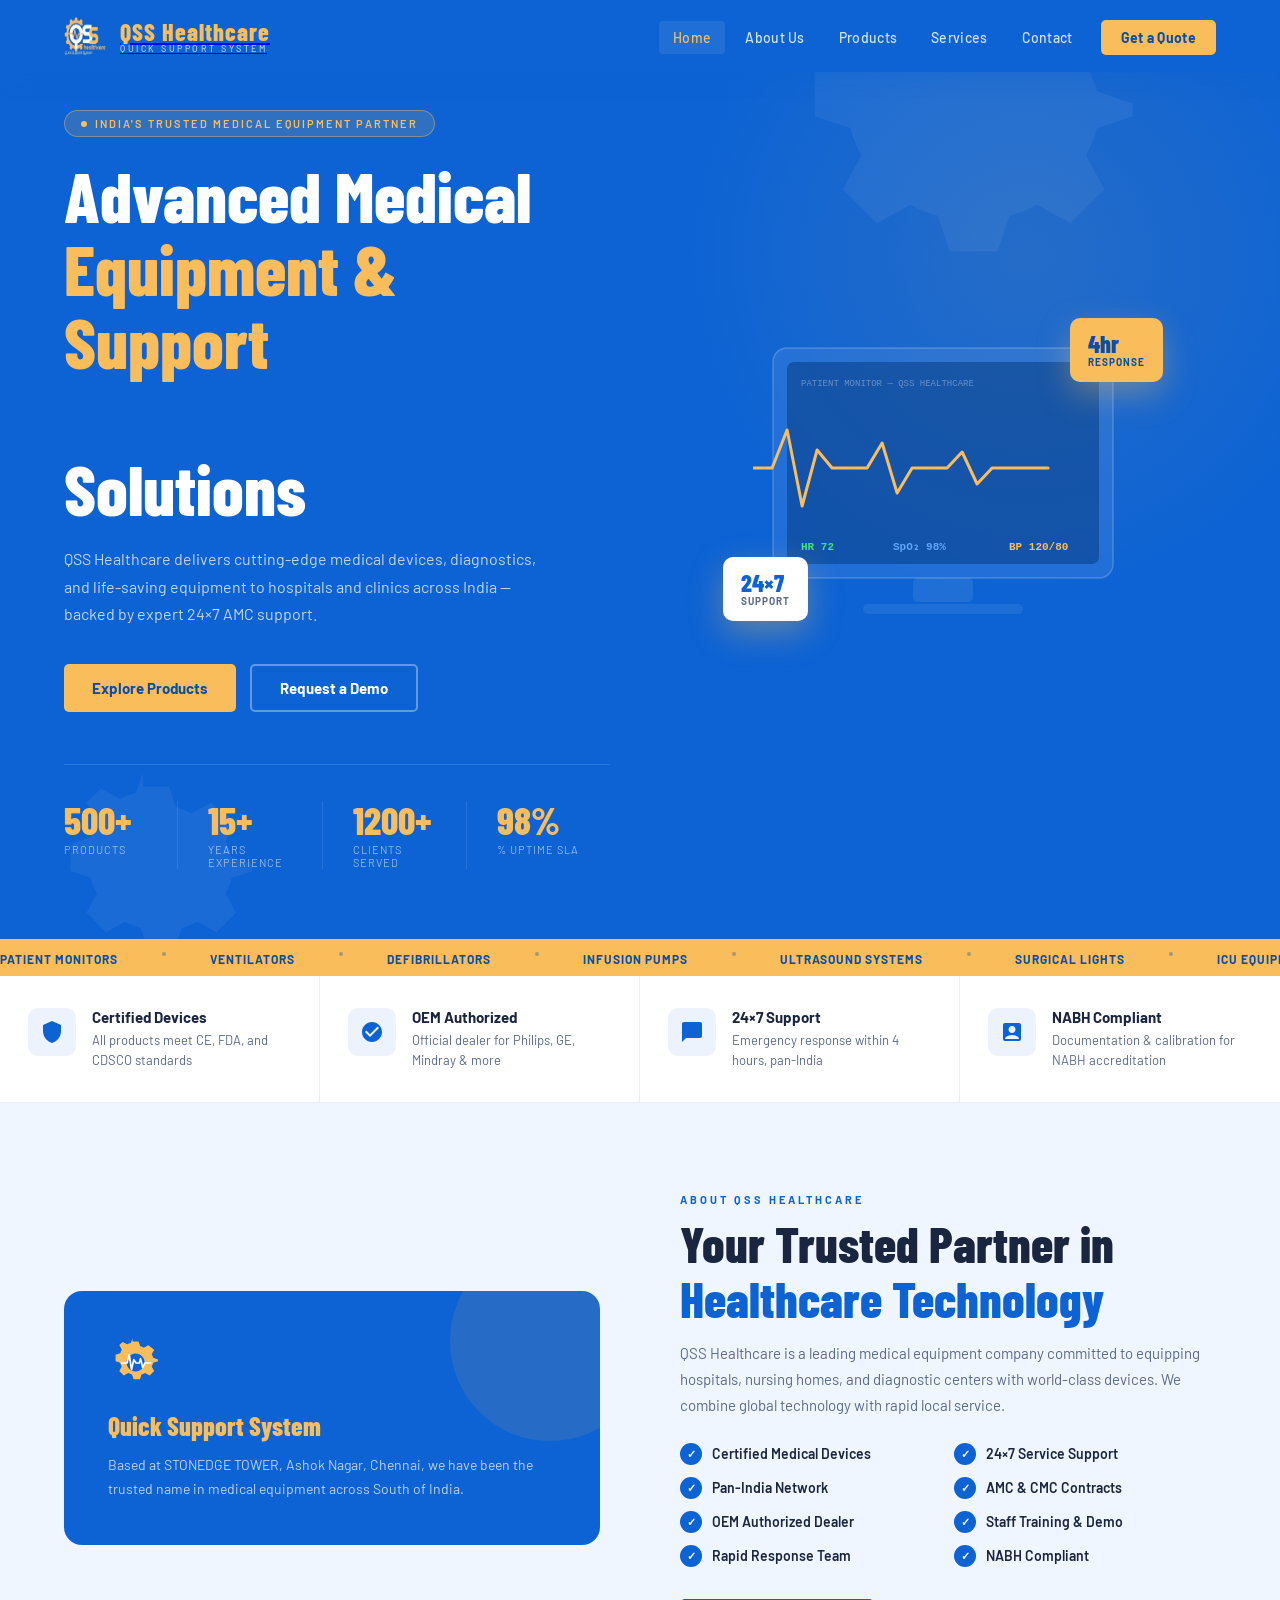
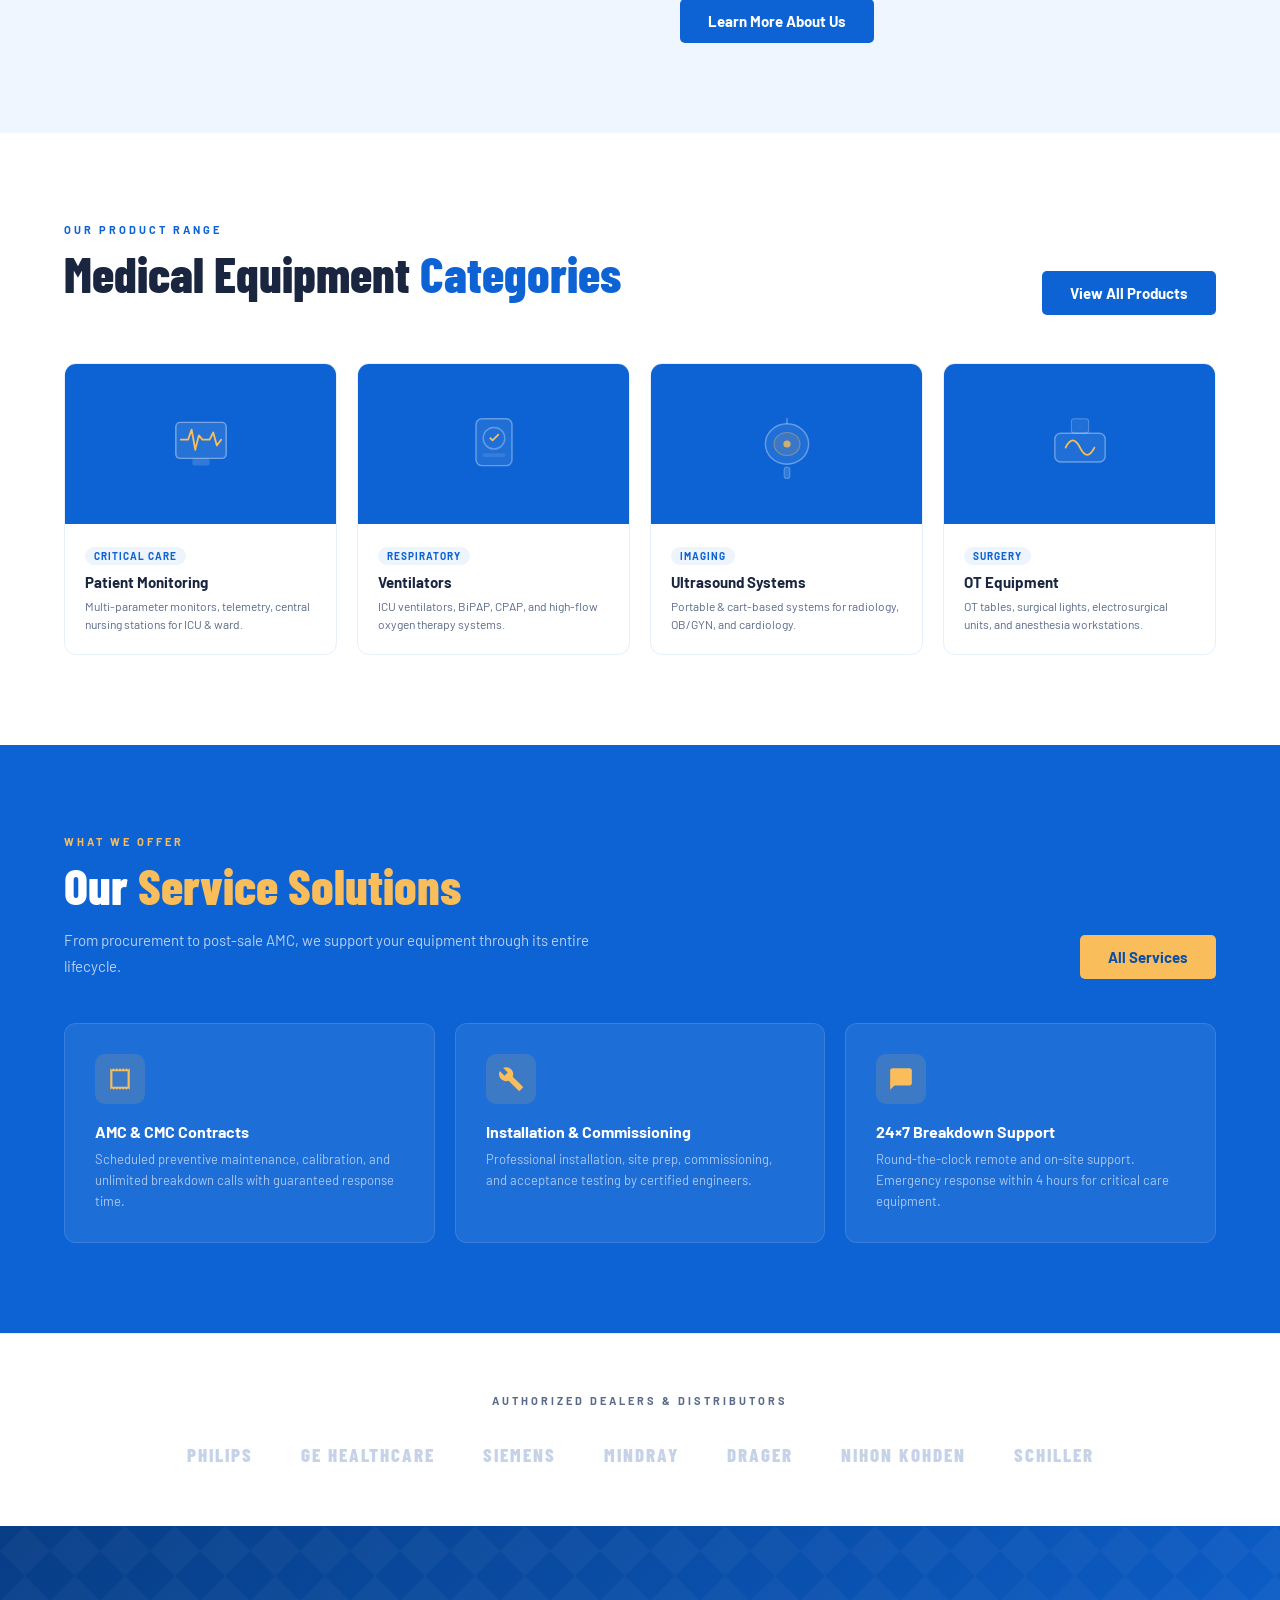
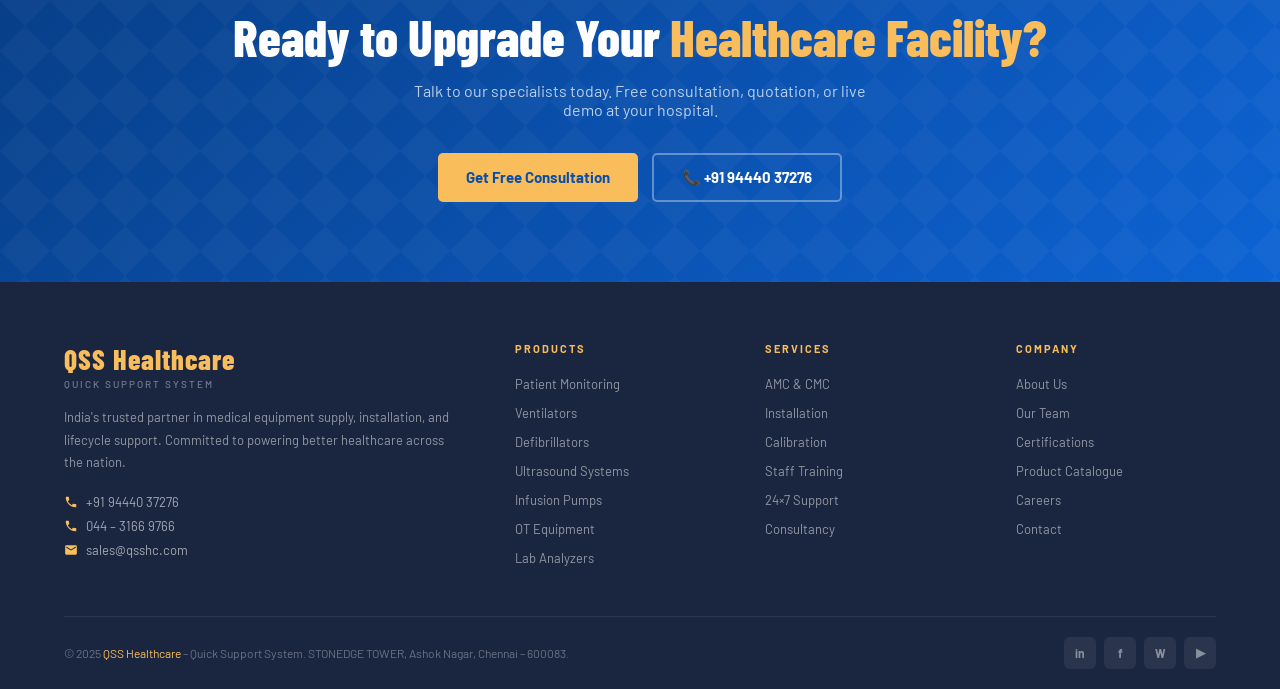
==== commit c1094982: "added icon" ====
--- a/index.html
+++ b/index.html
@@ -4,6 +4,7 @@
 <meta charset="UTF-8">
 <meta name="viewport" content="width=device-width, initial-scale=1.0">
 <title>QSS Healthcare – Quick Support System | Medical Equipment Chennai</title>
+<link rel="icon" type="image/png" href="/icon.png">
 <link href="https://fonts.googleapis.com/css2?family=Barlow:wght@300;400;500;600;700;800&family=Barlow+Condensed:wght@600;700;800&display=swap" rel="stylesheet">
 <link rel="stylesheet" href="../shared.css">
 <style>
